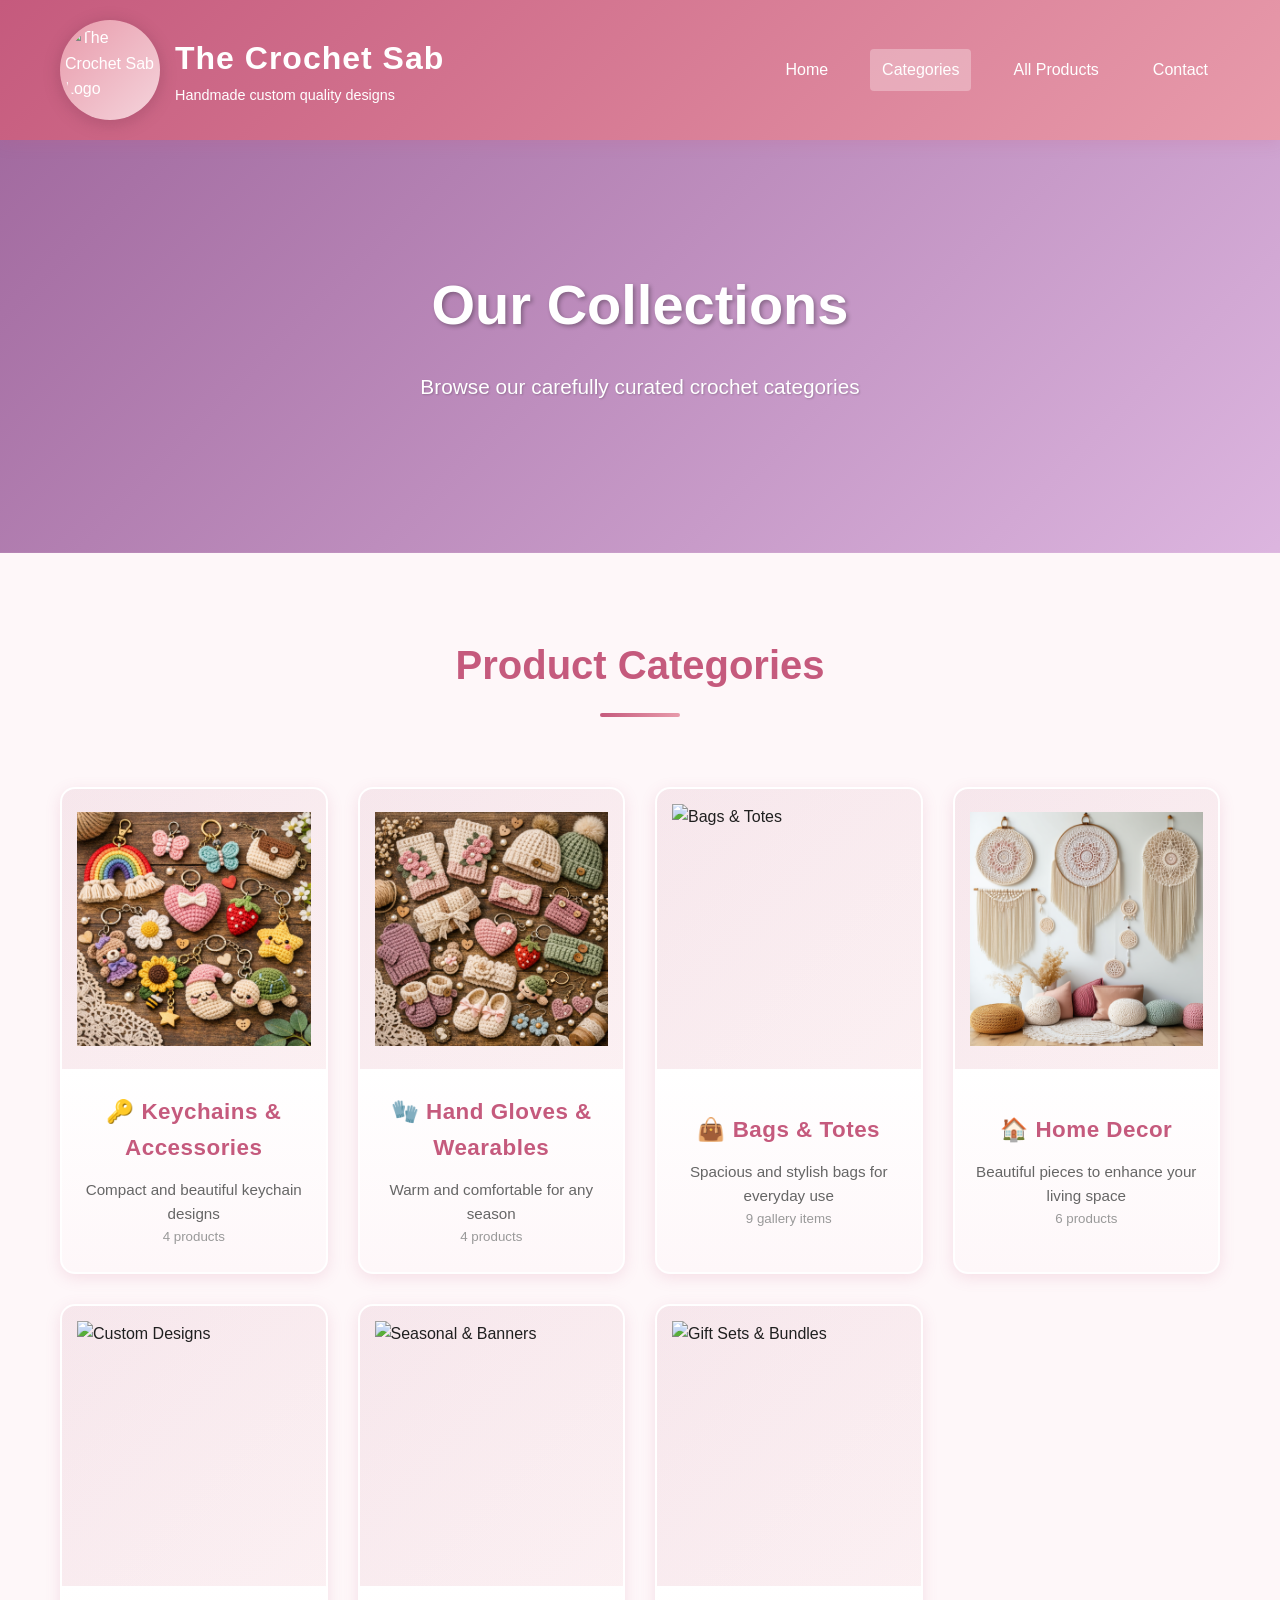
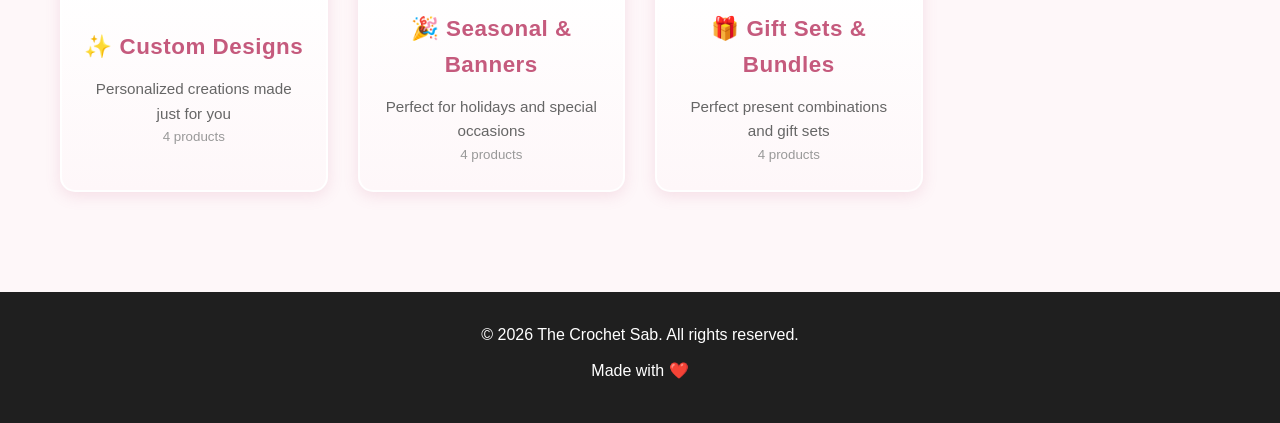
==== categories.html @ 0f180104 "Update categories.html" ====
<!DOCTYPE html>
<html lang="en">
<head>
  <meta charset="UTF-8">
  <meta name="viewport" content="width=device-width, initial-scale=1.0">
  <title>Categories - The Crochet Sab</title>
  <link rel="stylesheet" href="css/style.css">
</head>
<body>
  <header>
    <div class="header-container">
      <div class="brand">
        <img src="images/logo/logo.png" alt="The Crochet Sab Logo" class="logo">
        <div>
          <h1>The Crochet Sab</h1>
          <p style="color: var(--white); font-size: 0.9em; margin: 0;">Handmade custom quality designs</p>
        </div>
      </div>
      <nav>
        <a href="index.html">Home</a>
        <a href="categories.html" class="active">Categories</a>
        <a href="Products.html">All Products</a>
        <a href="contact.html">Contact</a>
      </nav>
    </div>
  </header>

  <section class="hero" style="min-height: 350px; background: linear-gradient(135deg, rgba(139, 71, 137, 0.8) 0%, rgba(212, 165, 217, 0.8) 100%), url('images/banners/category-banner.png') center/cover; background-size: cover; background-position: center;">
    <h2>Our Collections</h2>
    <p>Browse our carefully curated crochet categories</p>
  </section>

  <section class="products-section">
    <h2 class="section-title">Product Categories</h2>
    <div class="categories-grid">
      <!-- Keychains & Accessories -->
      <a href="category.html?cat=keychains" class="category-card">
        <div class="category-image">
          <img src="images\categories\Keychains & Accessories.png" alt="Keychains & Accessories">
        </div>
        <div class="category-info">
          <h3>🔑 Keychains & Accessories</h3>
          <p>Compact and beautiful keychain designs</p>
          <small style="color: #999;">4 products</small>
        </div>
      </a>

      <!-- Hand Gloves & Wearables -->
      <a href="category.html?cat=wearables" class="category-card">
        <div class="category-image">
          <img src="images\categories\Hand Gloves & Wearables.png" alt="Hand Gloves & Wearables">
        </div>
        <div class="category-info">
          <h3>🧤 Hand Gloves & Wearables</h3>
          <p>Warm and comfortable for any season</p>
          <small style="color: #999;">4 products</small>
        </div>
      </a>

      <!-- Bags & Totes -->
      <a href="bags.html" class="category-card">
        <div class="category-image">
          <img src="images/products/[Artistly Design]-019cb466-c0dc-7245-b381-0149d556fff7.png" alt="Bags & Totes">
        </div>
        <div class="category-info">
          <h3>👜 Bags & Totes</h3>
          <p>Spacious and stylish bags for everyday use</p>
          <small style="color: #999;">9 gallery items</small>
        </div>
      </a>

      <!-- Home Decor -->
      <a href="category.html?cat=home-decor" class="category-card">
        <div class="category-image">
          <img src="images/home-decor/Home decore (1).png">
        </div>
        <div class="category-info">
          <h3>🏠 Home Decor</h3>
          <p>Beautiful pieces to enhance your living space</p>
          <small style="color: #999;">6 products</small>
        </div>
      </a>

      <!-- Custom Designs -->
      <a href="category.html?cat=custom" class="category-card">
        <div class="category-image">
          <img src="images/products/[Artistly Design]-019cb42f-d9ed-739c-b7a5-c26b6df8764d.png" alt="Custom Designs">
        </div>
        <div class="category-info">
          <h3>✨ Custom Designs</h3>
          <p>Personalized creations made just for you</p>
          <small style="color: #999;">4 products</small>
        </div>
      </a>

      <!-- Seasonal & Banners -->
      <a href="category.html?cat=seasonal" class="category-card">
        <div class="category-image">
          <img src="images/products/[Artistly Design]-019cb464-0445-7234-a0bb-0c6c31f38eea.png" alt="Seasonal & Banners">
        </div>
        <div class="category-info">
          <h3>🎉 Seasonal & Banners</h3>
          <p>Perfect for holidays and special occasions</p>
          <small style="color: #999;">4 products</small>
        </div>
      </a>

      <!-- Gift Sets & Bundles -->
      <a href="category.html?cat=gifts" class="category-card">
        <div class="category-image">
          <img src="images/products/[Artistly Design]-019cb42f-dbca-7011-a57a-2dede496a82b.png" alt="Gift Sets & Bundles">
        </div>
        <div class="category-info">
          <h3>🎁 Gift Sets & Bundles</h3>
          <p>Perfect present combinations and gift sets</p>
          <small style="color: #999;">4 products</small>
        </div>
      </a>
    </div>
  </section>

  <footer>
    <p>&copy; 2026 The Crochet Sab. All rights reserved.</p>
    <p>Made with ❤️</p>
  </footer>

  <script>
    const currentPage = window.location.pathname.split('/').pop() || 'index.html';
    document.querySelectorAll('nav a').forEach(link => {
      const href = link.getAttribute('href');
      if ((currentPage === '' && href === 'index.html') || currentPage === href) {
        link.classList.add('active');
      }
    });
  </script>
</body>

</html>
---- css/style.css ----
* {
  margin: 0;
  padding: 0;
  box-sizing: border-box;
}

:root {
  --primary-color: #C55A7D;
  --secondary-color: #E89BAB;
  --accent-color: #F5D4DC;
  --dark-text: #1F1F1F;
  --light-bg: #FEF7F9;
  --white: #FFFFFF;
  --shadow: 0 4px 15px rgba(197, 90, 125, 0.15);
  --shadow-hover: 0 8px 25px rgba(197, 90, 125, 0.25);
}

body {
  font-family: 'Segoe UI', Tahoma, Geneva, Verdana, sans-serif;
  line-height: 1.6;
  color: var(--dark-text);
  background-color: var(--light-bg);
}

/* HEADER & NAVIGATION */
header {
  background: linear-gradient(135deg, var(--primary-color) 0%, var(--secondary-color) 100%);
  color: var(--white);
  padding: 20px 0;
  position: sticky;
  top: 0;
  z-index: 100;
  box-shadow: var(--shadow);
}

.header-container {
  max-width: 1200px;
  margin: 0 auto;
  padding: 0 20px;
  display: flex;
  justify-content: space-between;
  align-items: center;
}

header h1 {
  font-size: 2em;
  font-weight: 700;
  letter-spacing: 1px;
}

header .logo {
  height: 100px;
  width: 100px;
  margin-right: 15px;
  background: linear-gradient(135deg, var(--secondary-color), #F5D4DC);
  box-shadow: 0 4px 12px rgba(197, 90, 125, 0.3);
  border-radius: 50%;
  padding: 5px;
  filter: drop-shadow(0 2px 8px rgba(0, 0, 0, 0.15));
  transition: all 0.3s ease;
  object-fit: cover;
}

header .logo:hover {
  transform: scale(1.1);
  box-shadow: 0 6px 16px rgba(197, 90, 125, 0.4);
}

header .brand {
  display: flex;
  align-items: center;
}

nav {
  display: flex;
  gap: 30px;
}

nav a {
  color: var(--white);
  text-decoration: none;
  font-weight: 500;
  padding: 8px 12px;
  border-radius: 4px;
  transition: all 0.3s ease;
  position: relative;
}

nav a:hover {
  background-color: rgba(255, 255, 255, 0.2);
  transform: translateY(-2px);
}

nav a::after {
  content: '';
  position: absolute;
  bottom: -5px;
  left: 0;
  width: 0;
  height: 2px;
  background-color: var(--accent-color);
  transition: width 0.3s ease;
}

nav a:hover::after {
  width: 100%;
}

nav a.active {
  background-color: rgba(255, 255, 255, 0.3);
}

/* HERO SECTION */
.hero {
  background: linear-gradient(135deg, rgba(197, 90, 125, 0.65) 0%, rgba(232, 155, 171, 0.65) 50%, rgba(245, 212, 220, 0.5) 100%), 
              url('images/banners/hero section.png') center/cover;
  background-size: cover;
  background-position: center;
  background-attachment: fixed;
  color: var(--white);
  text-align: center;
  padding: 120px 20px;
  min-height: 500px;
  display: flex;
  flex-direction: column;
  justify-content: center;
  align-items: center;
  position: relative;
}

.hero h2 {
  font-size: 3.5em;
  margin-bottom: 20px;
  font-weight: 700;
  text-shadow: 2px 2px 4px rgba(0, 0, 0, 0.3);
}

.hero p {
  font-size: 1.3em;
  margin-bottom: 30px;
  max-width: 600px;
  text-shadow: 1px 1px 2px rgba(0, 0, 0, 0.2);
}

.cta-button {
  background-color: var(--accent-color);
  color: var(--dark-text);
  padding: 14px 40px;
  font-size: 1.1em;
  border: none;
  border-radius: 50px;
  cursor: pointer;
  font-weight: 600;
  transition: all 0.3s ease;
  box-shadow: var(--shadow);
}

.cta-button:hover {
  background-color: var(--white);
  transform: translateY(-3px);
  box-shadow: var(--shadow-hover);
}

/* ABOUT SECTION */
.about {
  max-width: 1200px;
  margin: 60px auto;
  padding: 0 20px;
  text-align: center;
}

.about h2 {
  font-size: 2.5em;
  margin-bottom: 30px;
  color: var(--primary-color);
}

.about-content {
  display: grid;
  grid-template-columns: repeat(auto-fit, minmax(250px, 1fr));
  gap: 30px;
  margin-top: 40px;
}

.about-item {
  padding: 30px;
  background: var(--white);
  border-radius: 10px;
  box-shadow: var(--shadow);
  transition: transform 0.3s ease;
}

.about-item:hover {
  transform: translateY(-5px);
  box-shadow: var(--shadow-hover);
}

.about-item h3 {
  color: var(--primary-color);
  margin-bottom: 15px;
  font-size: 1.3em;
}

/* PRODUCT SECTION */
.products-section {
  max-width: 1200px;
  margin: 80px auto;
  padding: 0 20px;
}

.section-title {
  font-size: 2.5em;
  text-align: center;
  margin-bottom: 50px;
  color: var(--primary-color);
  position: relative;
  padding-bottom: 20px;
}

.section-title::after {
  content: '';
  position: absolute;
  bottom: 0;
  left: 50%;
  transform: translateX(-50%);
  width: 80px;
  height: 4px;
  background: linear-gradient(90deg, var(--primary-color), var(--secondary-color));
  border-radius: 2px;
}

.product-grid {
  display: grid;
  grid-template-columns: repeat(auto-fill, minmax(280px, 1fr));
  gap: 30px;
  padding: 20px 0;
}

.product {
  background: var(--white);
  border-radius: 12px;
  overflow: hidden;
  box-shadow: var(--shadow);
  transition: all 0.3s ease;
  cursor: pointer;
}

.product:hover {
  transform: translateY(-10px);
  box-shadow: var(--shadow-hover);
}

.product-image {
  width: 100%;
  height: 280px;
  overflow: hidden;
  background: var(--accent-color);
  display: flex;
  align-items: center;
  justify-content: center;
}

.product img {
  width: 100%;
  height: 100%;
  object-fit: cover;
  transition: transform 0.3s ease;
}

.product:hover img {
  transform: scale(1.1);
}

.product-info {
  padding: 20px;
  text-align: center;
}

.product h3 {
  font-size: 1.2em;
  margin-bottom: 10px;
  color: var(--dark-text);
}

.product-description {
  color: #666;
  font-size: 0.9em;
  margin-bottom: 15px;
  min-height: 40px;
}

.price {
  font-size: 1.5em;
  color: var(--primary-color);
  font-weight: 700;
  margin: 15px 0;
}

.buy-button {
  background: linear-gradient(135deg, var(--primary-color), var(--secondary-color));
  color: var(--white);
  padding: 12px 30px;
  border: none;
  border-radius: 25px;
  cursor: pointer;
  font-weight: 600;
  transition: all 0.3s ease;
  box-shadow: var(--shadow);
  width: 100%;
}

.buy-button:hover {
  transform: translateY(-2px);
  box-shadow: var(--shadow-hover);
  background: linear-gradient(135deg, #7a3d78, #c596cd);
}

/* CONTACT BANNER */
.contact-banner {
  background: linear-gradient(135deg, rgba(197, 90, 125, 0.65) 0%, rgba(232, 155, 171, 0.65) 50%, rgba(245, 212, 220, 0.5) 100%), 
              url('images/banners/contact-banner.png') center/cover;
  background-size: cover;
  background-position: center;
  background-attachment: fixed;
  color: var(--white);
  text-align: center;
  padding: 100px 20px;
  min-height: 350px;
  display: flex;
  flex-direction: column;
  justify-content: center;
  align-items: center;
}

.contact-banner h2 {
  font-size: 3em;
  margin-bottom: 15px;
  font-weight: 700;
  text-shadow: 2px 2px 4px rgba(0, 0, 0, 0.3);
}

.contact-banner p {
  font-size: 1.2em;
  max-width: 600px;
  text-shadow: 1px 1px 2px rgba(0, 0, 0, 0.2);
}

/* CONTACT SECTION */
.contact-section {
  background: linear-gradient(135deg, var(--primary-color), var(--secondary-color));
  color: var(--white);
  padding: 80px 20px;
  text-align: center;
}

.contact-content {
  max-width: 800px;
  margin: 0 auto;
}

.contact-section h2 {
  font-size: 2.5em;
  margin-bottom: 40px;
}

.contact-info {
  display: grid;
  grid-template-columns: repeat(auto-fit, minmax(200px, 1fr));
  gap: 30px;
  margin: 40px 0;
}

.contact-item {
  background: rgba(255, 255, 255, 0.1);
  padding: 30px;
  border-radius: 10px;
  backdrop-filter: blur(10px);
  transition: all 0.3s ease;
}

.contact-item:hover {
  background: rgba(255, 255, 255, 0.2);
  transform: translateY(-5px);
}

.contact-item h3 {
  margin-bottom: 10px;
  font-size: 1.2em;
}

.contact-item p {
  font-size: 0.95em;
  word-break: break-all;
}

.contact-form {
  background: var(--white);
  padding: 30px;
  border-radius: 10px;
  max-width: 500px;
  margin: 30px auto 0;
  color: var(--dark-text);
}

.form-group {
  margin-bottom: 20px;
  text-align: left;
}

.form-group label {
  display: block;
  margin-bottom: 8px;
  font-weight: 600;
  color: var(--primary-color);
}

.form-group input,
.form-group textarea {
  width: 100%;
  padding: 12px;
  border: 1px solid #ddd;
  border-radius: 6px;
  font-family: inherit;
  resize: vertical;
}

.form-group input:focus,
.form-group textarea:focus {
  outline: none;
  border-color: var(--primary-color);
  box-shadow: 0 0 0 3px rgba(139, 71, 137, 0.1);
}

/* FOOTER */
footer {
  background: var(--dark-text);
  color: var(--white);
  text-align: center;
  padding: 30px 20px;
  margin-top: 60px;
}

footer p {
  margin-bottom: 10px;
}

.social-links {
  margin-top: 20px;
  display: flex;
  justify-content: center;
  gap: 20px;
}

.social-links a {
  color: var(--white);
  text-decoration: none;
  transition: color 0.3s ease;
}

.social-links a:hover {
  color: var(--secondary-color);
}

/* RESPONSIVE */
@media (max-width: 768px) {
  header h1 {
    font-size: 1.5em;
  }

  nav {
    flex-direction: column;
    gap: 10px;
  }

  .hero h2 {
    font-size: 2em;
  }

  .hero p {
    font-size: 1em;
  }

  .section-title {
    font-size: 1.8em;
  }

  .product-grid {
    grid-template-columns: repeat(auto-fill, minmax(200px, 1fr));
    gap: 20px;
  }

  .about-content {
    grid-template-columns: 1fr;
  }
}

/* CATEGORIES */
.categories-grid {
  display: grid;
  grid-template-columns: repeat(auto-fit, minmax(250px, 1fr));
  gap: 30px;
  padding: 20px 0;
}

.category-card {
  background: var(--white);
  border-radius: 15px;
  overflow: hidden;
  box-shadow: var(--shadow);
  transition: all 0.4s cubic-bezier(0.4, 0, 0.2, 1);
  cursor: pointer;
  text-decoration: none;
  color: inherit;
  display: flex;
  flex-direction: column;
  height: 100%;
  border: 2px solid transparent;
}

.category-card:hover {
  transform: translateY(-12px) scale(1.02);
  box-shadow: var(--shadow-hover);
  border-color: var(--secondary-color);
}

.category-image {
  width: 100%;
  height: 280px;
  background: linear-gradient(135deg, rgba(197, 90, 125, 0.1), rgba(232, 155, 171, 0.1));
  display: flex;
  align-items: center;
  justify-content: center;
  overflow: hidden;
  position: relative;
}

.category-image::before {
  content: '';
  position: absolute;
  top: 0;
  left: 0;
  right: 0;
  bottom: 0;
  background: linear-gradient(135deg, rgba(197, 90, 125, 0.05) 0%, rgba(232, 155, 171, 0.05) 100%);
  z-index: 1;
  pointer-events: none;
  transition: opacity 0.4s ease;
}

.category-card:hover .category-image::before {
  opacity: 0;
}

.category-image img {
  width: 100%;
  height: 100%;
  object-fit: contain;
  padding: 15px;
  transition: transform 0.4s cubic-bezier(0.4, 0, 0.2, 1);
  z-index: 2;
}

.category-card:hover .category-image img {
  transform: scale(1.12) rotate(2deg);
}

.category-info {
  padding: 25px 20px;
  text-align: center;
  flex: 1;
  display: flex;
  flex-direction: column;
  justify-content: center;
  background: linear-gradient(to bottom, var(--white) 0%, var(--light-bg) 100%);
}

.category-card h3 {
  font-size: 1.4em;
  color: var(--primary-color);
  margin-bottom: 12px;
  font-weight: 700;
  letter-spacing: 0.5px;
}

.category-card p {
  color: #666;
  font-size: 0.95em;
  line-height: 1.6;
  transition: color 0.3s ease;
}

.category-card:hover p {
  color: var(--primary-color);
}

/* PRODUCT DETAIL PAGE */
.product-detail {
  max-width: 1200px;
  margin: 60px auto;
  padding: 0 20px;
  display: grid;
  grid-template-columns: 1fr 1fr;
  gap: 50px;
  align-items: start;
}

.product-gallery {
  display: flex;
  flex-direction: column;
  gap: 15px;
}

.gallery-main {
  width: 100%;
  height: 500px;
  border-radius: 12px;
  overflow: hidden;
  background: var(--light-bg);
  display: flex;
  align-items: center;
  justify-content: center;
}

.gallery-main img {
  width: 100%;
  height: 100%;
  object-fit: cover;
}

.gallery-thumbnails {
  display: grid;
  grid-template-columns: repeat(4, 1fr);
  gap: 10px;
}

.thumbnail {
  width: 100%;
  height: 120px;
  border-radius: 8px;
  overflow: hidden;
  cursor: pointer;
  border: 2px solid transparent;
  transition: all 0.3s ease;
}

.thumbnail img {
  width: 100%;
  height: 100%;
  object-fit: cover;
}

.thumbnail:hover {
  border-color: var(--primary-color);
}

.product-info {
  display: flex;
  flex-direction: column;
  gap: 20px;
}

.product-detail h1 {
  font-size: 2.5em;
  color: var(--primary-color);
  line-height: 1.2;
}

.product-category {
  display: inline-block;
  background: var(--accent-color);
  color: var(--primary-color);
  padding: 8px 16px;
  border-radius: 20px;
  font-size: 0.9em;
  font-weight: 600;
  width: fit-content;
}

.product-detail .price {
  font-size: 2em;
  color: var(--primary-color);
  font-weight: 700;
}

.product-detail-description {
  font-size: 1.1em;
  line-height: 1.8;
  color: #555;
}

.product-features {
  background: var(--light-bg);
  padding: 20px;
  border-radius: 8px;
  border-left: 4px solid var(--primary-color);
}

.product-features h3 {
  color: var(--primary-color);
  margin-bottom: 15px;
}

.product-features ul {
  list-style: none;
  padding: 0;
}

.product-features li {
  padding: 8px 0;
  border-bottom: 1px solid #ddd;
}

.product-features li:last-child {
  border-bottom: none;
}

.product-features li:before {
  content: "✓ ";
  color: var(--primary-color);
  font-weight: bold;
  margin-right: 10px;
}

.add-to-cart {
  display: flex;
  gap: 10px;
  align-items: center;
}

.quantity-selector {
  display: flex;
  align-items: center;
  gap: 10px;
  border: 1px solid #ddd;
  border-radius: 6px;
  padding: 8px;
}

.quantity-selector button {
  background: none;
  border: none;
  font-size: 1.2em;
  cursor: pointer;
  color: var(--primary-color);
}

.quantity-selector input {
  width: 50px;
  text-align: center;
  border: none;
  font-size: 1em;
}

.add-to-cart .buy-button {
  flex: 1;
  padding: 15px;
  font-size: 1.1em;
}

.breadcrumb {
  margin-bottom: 30px;
  padding: 15px 0;
  border-bottom: 1px solid #ddd;
}

.breadcrumb a {
  color: var(--primary-color);
  text-decoration: none;
  transition: color 0.3s;
}

.breadcrumb a:hover {
  text-decoration: underline;
}

.breadcrumb span {
  color: #999;
  margin: 0 10px;
}

.related-products {
  max-width: 1200px;
  margin: 80px auto;
  padding: 0 20px;
}

.related-products h2 {
  font-size: 2.5em;
  text-align: center;
  margin-bottom: 50px;
  color: var(--primary-color);
}

@media (max-width: 768px) {
  .product-detail {
    grid-template-columns: 1fr;
    gap: 30px;
  }

  .product-detail h1 {
    font-size: 1.8em;
  }

  .gallery-main {
    height: 300px;
  }

  .gallery-thumbnails {
    grid-template-columns: repeat(3, 1fr);
  }

  .add-to-cart {
    flex-direction: column;
  }

  .quantity-selector {
    width: 100%;
    justify-content: center;
  }

}
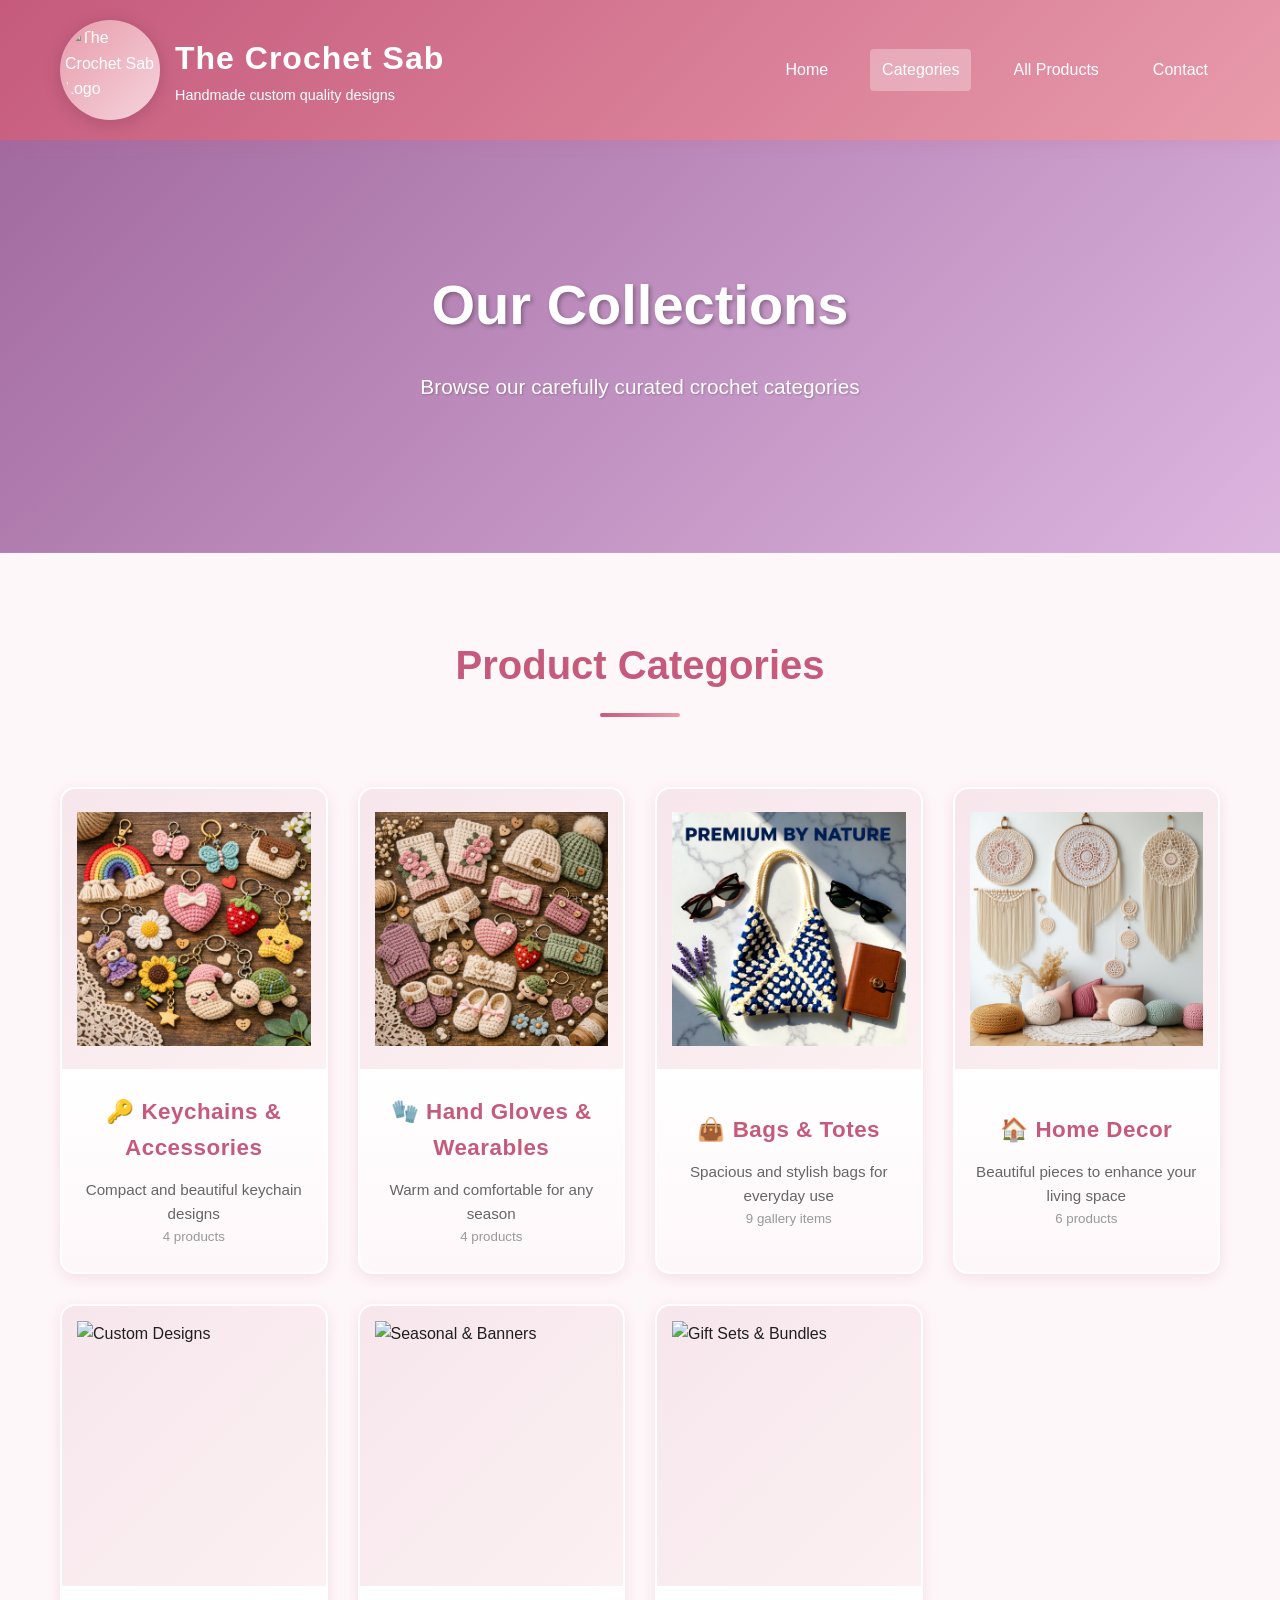
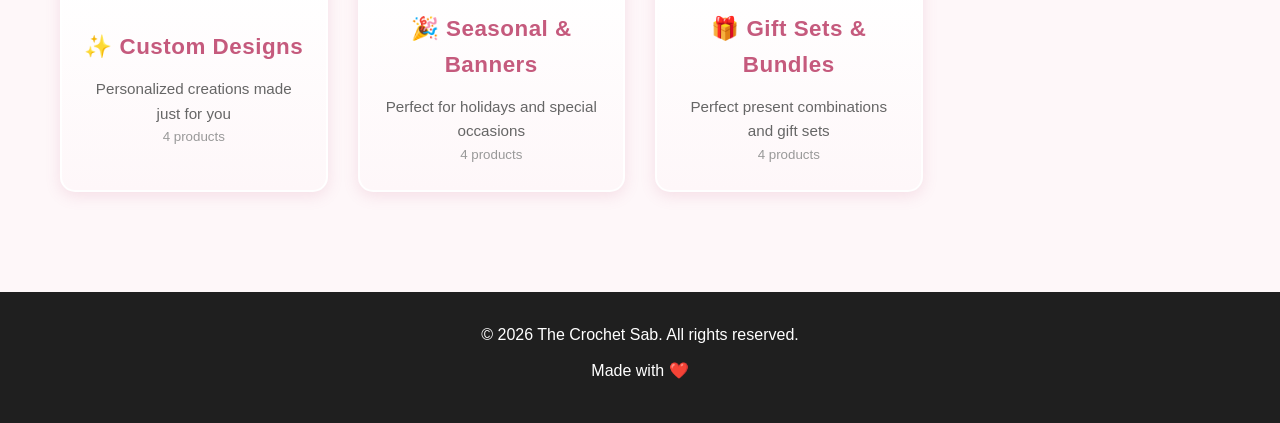
==== commit 824aeff6: "Update categories.html" ====
--- a/categories.html
+++ b/categories.html
@@ -60,7 +60,7 @@
       <!-- Bags & Totes -->
       <a href="bags.html" class="category-card">
         <div class="category-image">
-          <img src="images/products/[Artistly Design]-019cb466-c0dc-7245-b381-0149d556fff7.png" alt="Bags & Totes">
+          <img src="images/bags/Bag 1 (2).png" alt="Bags & Totes">
         </div>
         <div class="category-info">
           <h3>👜 Bags & Totes</h3>
@@ -137,3 +137,4 @@
 
 </html>
 
+
